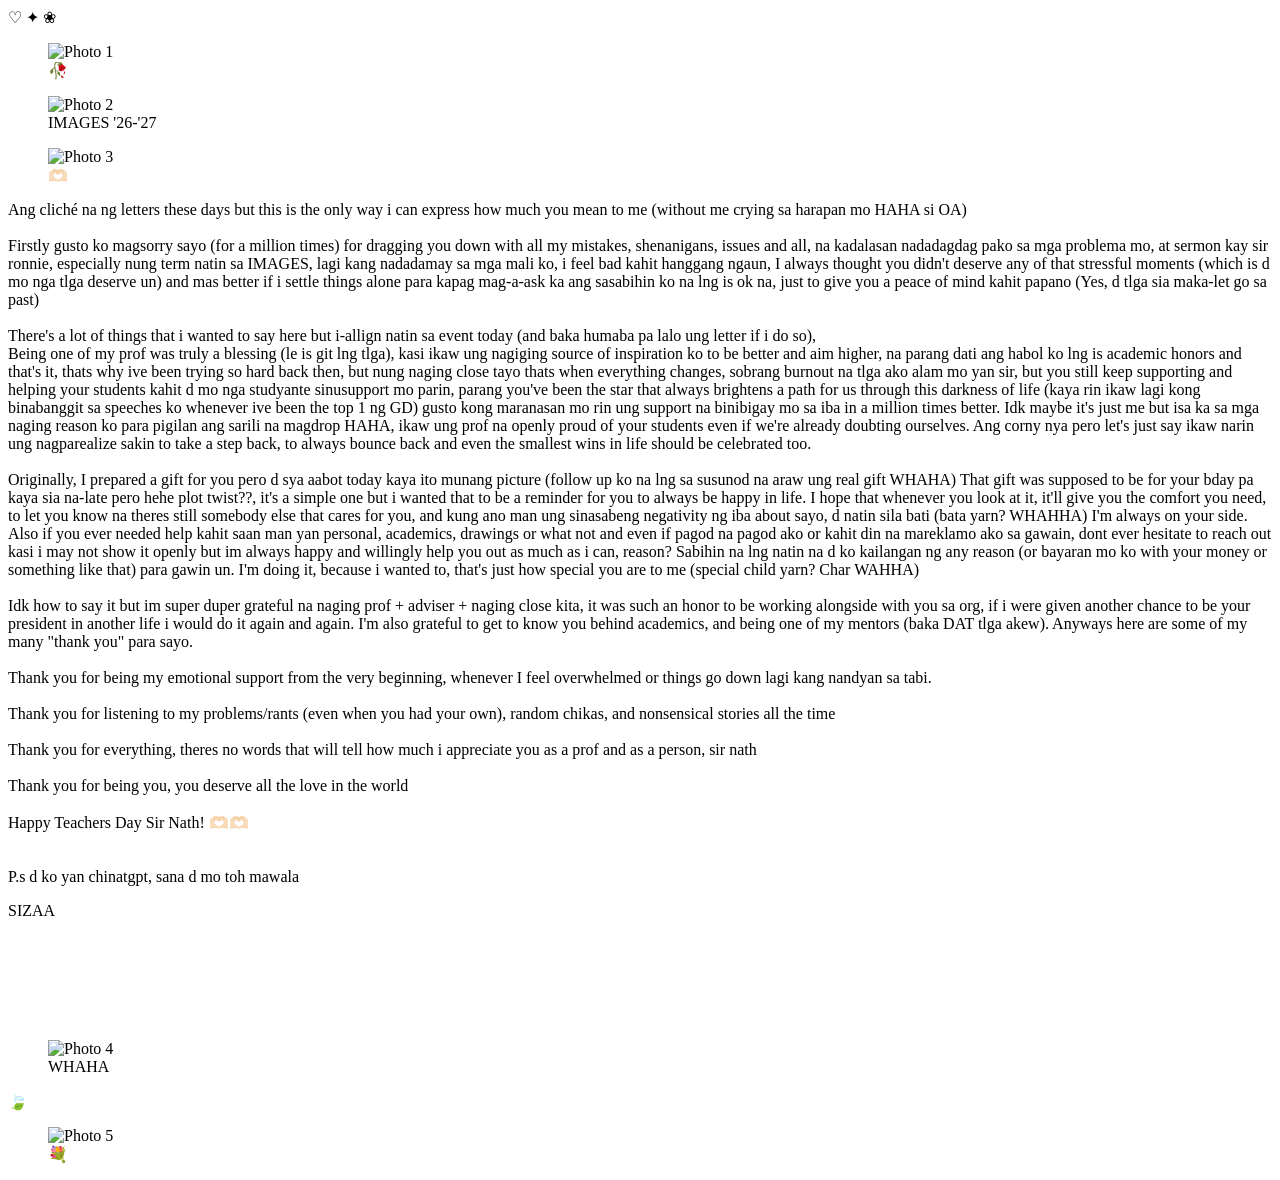
==== html/letter.html @ 70652206 "Add files via upload" ====
<!DOCTYPE html>
<html lang="en">
<head>
<meta charset="UTF-8">
<meta name="viewport" content="width=device-width, initial-scale=1">
<title>For Sir Nath</title>
<link rel="preconnect" href="https://fonts.googleapis.com">
<link rel="preconnect" href="https://fonts.gstatic.com" crossorigin>
<link href="https://fonts.googleapis.com/css2?family=Caveat:wght@500;700&family=Quicksand:wght@500;600&display=swap" rel="stylesheet">
<link rel="stylesheet" href="../../nath/styles/style.css">
</head>

<body class="page-letter">

<div class="floaters" aria-hidden="true">
  <span style="left:30%; top:8%;  animation-delay:0s">♡</span>
  <span style="left:66%; top:90%; animation-delay:1s">✦</span>
  <span style="left:70%; top:6%;  animation-delay:2s">❀</span>
</div>

<main class="stage">
  <div class="side left">
    <figure class="photo slide" style="--r:-4deg; --d:.3s">
      <span class="washi"></span>
      <img src="../../nath/assets/IMG1.JPG" alt="Photo 1" data-ph="PHOTO 1">
      <figcaption>🥀</figcaption>
    </figure>
    <figure class="photo slide" style="--r:3deg; --d:.4s">
      <span class="clip" aria-hidden="true"></span>
      <img src="../../nath/assets/IMG2.jpeg" alt="Photo 2" data-ph="PHOTO 2">
      <figcaption>IMAGES '26-'27</figcaption>
    </figure>
    <figure class="photo slide" style="--r:-2deg; --d:.5s">
      <span class="washi purple"></span>
      <img src="../../nath/assets/IMG3.jpeg" alt="Photo 3" data-ph="PHOTO 3">
      <figcaption>🫶🏻</figcaption>
    </figure>
  </div>

 
  <article class="notebook pop-in" id="letter">
    <span class="tape tape-l"></span>
    <span class="clip" style="right:40px; top:-14px; left:auto" aria-hidden="true"></span>

    <div class="message">
      <p>Ang cliché na ng letters these days but this is the only way i can express how much you mean to me (without me crying sa harapan mo HAHA si OA)<br> 
        <br>

Firstly gusto ko magsorry sayo (for a million times) for dragging you down with all my mistakes, shenanigans, issues and all, na kadalasan nadadagdag pako sa mga problema mo, at sermon kay sir ronnie, especially nung term natin sa IMAGES, lagi kang nadadamay sa mga mali ko, i feel bad kahit hanggang ngaun, I always thought you didn't deserve any of that stressful moments (which is d mo nga tlga deserve un) and mas better if i settle things alone para kapag mag-a-ask ka ang sasabihin ko na lng is ok na, just to give you a peace of mind kahit papano (Yes, d tlga sia maka-let go sa past)<br>
<br>
There's a lot of things that i wanted to say here but i-allign natin sa event today (and baka humaba pa lalo ung letter if i do so),
<br>
Being one of my prof was truly a blessing (le is git lng tlga), kasi ikaw ung nagiging source of inspiration ko to be better and aim higher, na parang dati ang habol ko lng is academic honors and that's it, thats why ive been trying so hard back then, but nung naging close tayo thats when everything changes, sobrang burnout na tlga ako alam mo yan sir, but you still keep supporting and helping your students kahit d mo nga studyante sinusupport mo parin, parang you've been the star that always brightens a path for us through this darkness of life (kaya rin ikaw lagi kong binabanggit sa speeches ko whenever ive been the top 1 ng GD) gusto kong maranasan mo rin ung support na binibigay mo sa iba in a million times better. Idk maybe it's just me but isa ka sa mga naging reason ko para pigilan ang sarili na magdrop HAHA, ikaw ung prof na openly proud of your students even if we're already doubting ourselves. Ang corny nya pero let's just say ikaw narin ung nagparealize sakin to take a step back, to always bounce back and even the smallest wins in life should be celebrated too.<br>
<br>
Originally, I prepared a gift for you pero d sya aabot today kaya ito munang picture (follow up ko na lng sa susunod na araw ung real gift WHAHA) That gift was supposed to be for your bday pa kaya sia na-late pero hehe plot twist??, it's a simple one but i wanted that to be a reminder for you to always be happy in life. I hope that whenever you look at it, it'll give you the comfort you need, to let you know na theres still somebody else that cares for you, and kung ano man ung sinasabeng negativity ng iba about sayo, d natin sila bati (bata yarn? WHAHHA) I'm always on your side. Also if you ever needed help kahit saan man yan personal, academics, drawings or what not and even if pagod na pagod ako or kahit din na mareklamo ako sa gawain, dont ever hesitate to reach out kasi i may not show it openly but im always happy and willingly help you out as much as i can, reason? Sabihin na lng natin na d ko kailangan ng any reason (or bayaran mo ko with your money or something like that) para gawin un. I'm doing it, because i wanted to, that's just how special you are to me (special child yarn? Char WAHHA)<br> 
<br>
Idk how to say it but im super duper grateful na naging prof + adviser + naging close kita, it was such an honor to be working alongside with you sa org, if i were given another chance to be your president in another life i would do it again and again. I'm also grateful to get to know you behind academics, and being one of my mentors (baka DAT tlga akew). Anyways here are some of my many "thank you" para sayo.<br>
<br>
Thank you for being my emotional support from the very beginning, whenever I feel overwhelmed or things go down lagi kang nandyan sa tabi.<br>
<br>
Thank you for listening to my problems/rants (even when you had your own), random chikas, and nonsensical stories all the time<br> 
<br>
Thank you for everything, theres no words that will tell how much i appreciate you as a prof and as a person, sir nath<br>
<br>
Thank you for being you, you deserve all the love in the world <br>
<br>
Happy Teachers Day Sir Nath! 🫶🏻🫶🏻<br>
        
        <br>



<br>P.s d ko yan chinatgpt, sana d mo toh mawala
        <br>
        <p class="signoff">SIZAA</p>
      </p>
    </div>
    <br>
    <p class="signoff"><br>
     
      <br><strong></strong>
      <br>
    </p>
  </article>

  <div class="side right">
    <figure class="photo slide" style="--r:3deg; --d:.6s">
      <span class="washi"></span>
      <img src="../../nath/assets/IMG4.jpeg" alt="Photo 4" data-ph="PHOTO 4">
      <figcaption>WHAHA</figcaption>
    </figure>
    <span class="sticker pop sm deco" style="--d:1.1s" aria-hidden="true">🍃</span>
    <figure class="photo slide" style="--r:-3deg; --d:.7s">
      <span class="washi purple"></span>
      <img src="../../nath/assets/IMG5.jpeg" alt="Photo 5" data-ph="PHOTO 5">
      <figcaption>💐</figcaption>
    </figure>
  </div>

</main>

<script src="../../nath/scripts/script.js"></script>
</body>
</html>
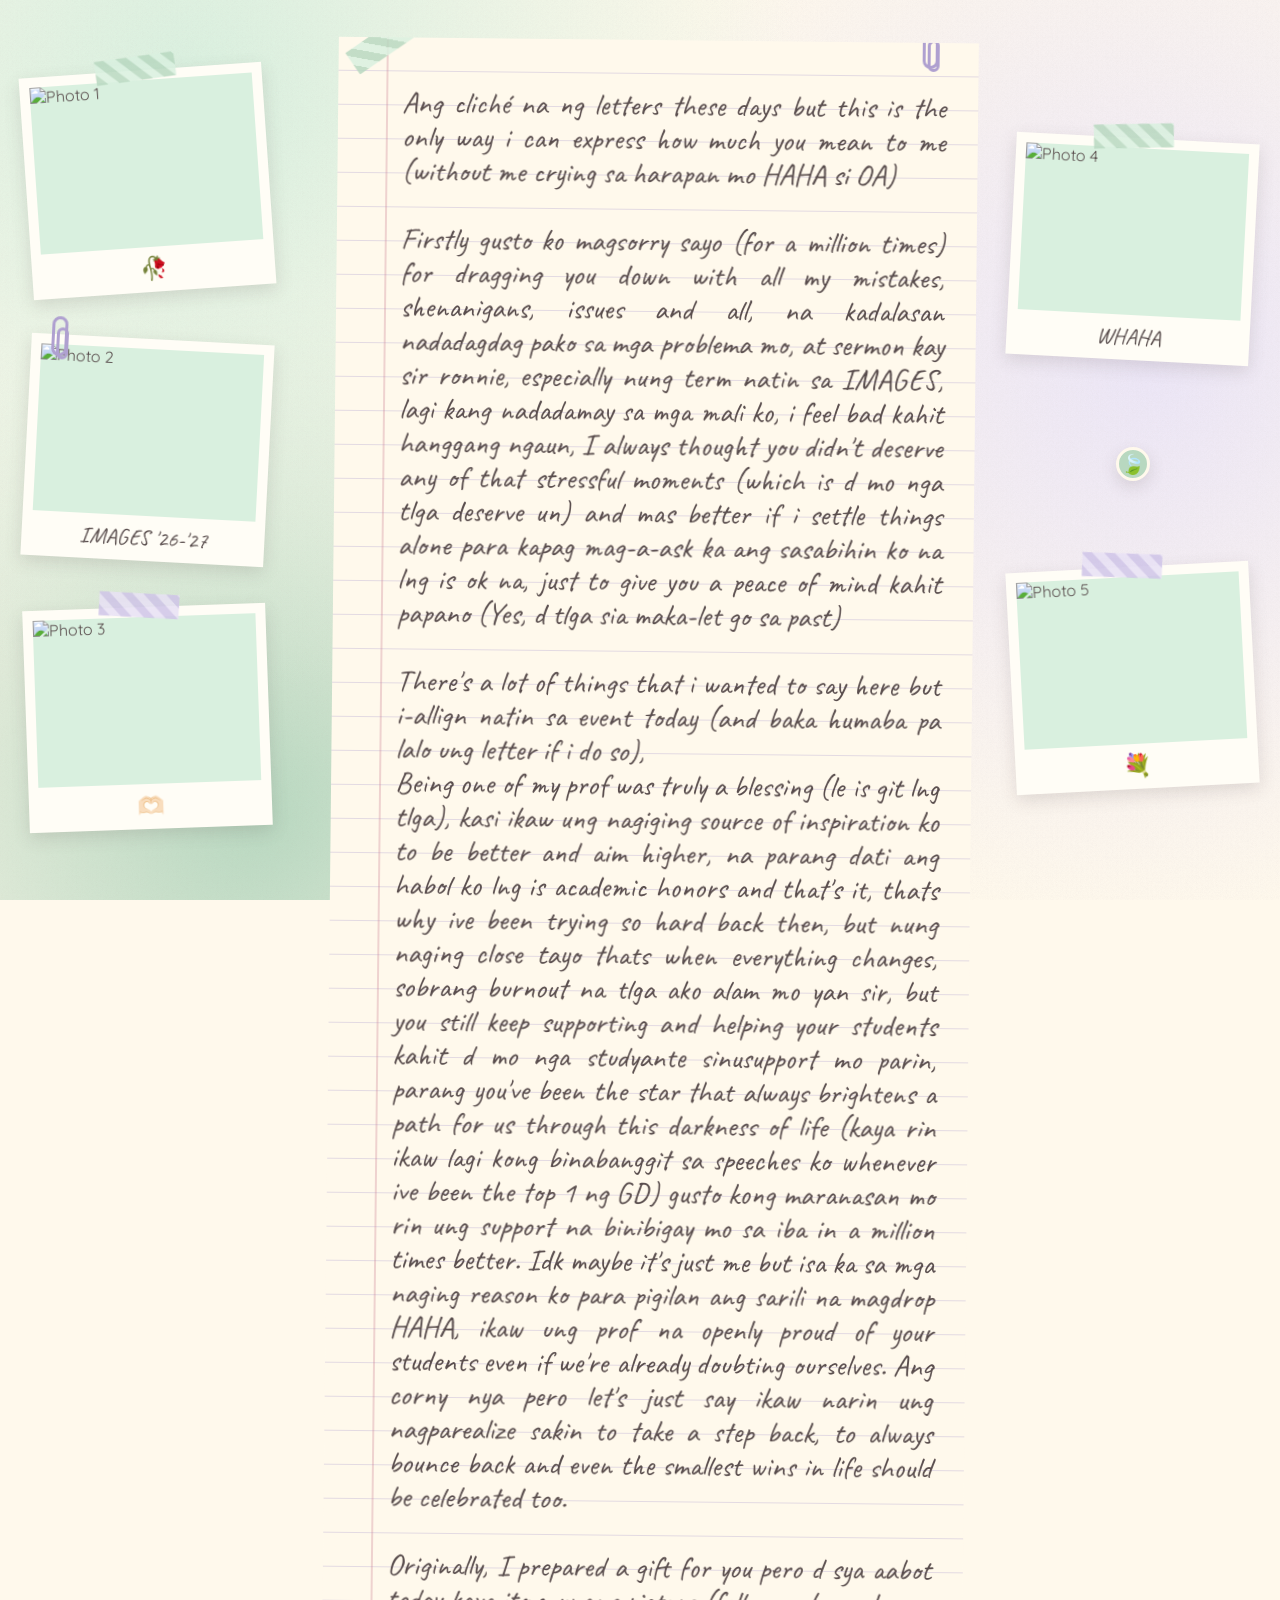
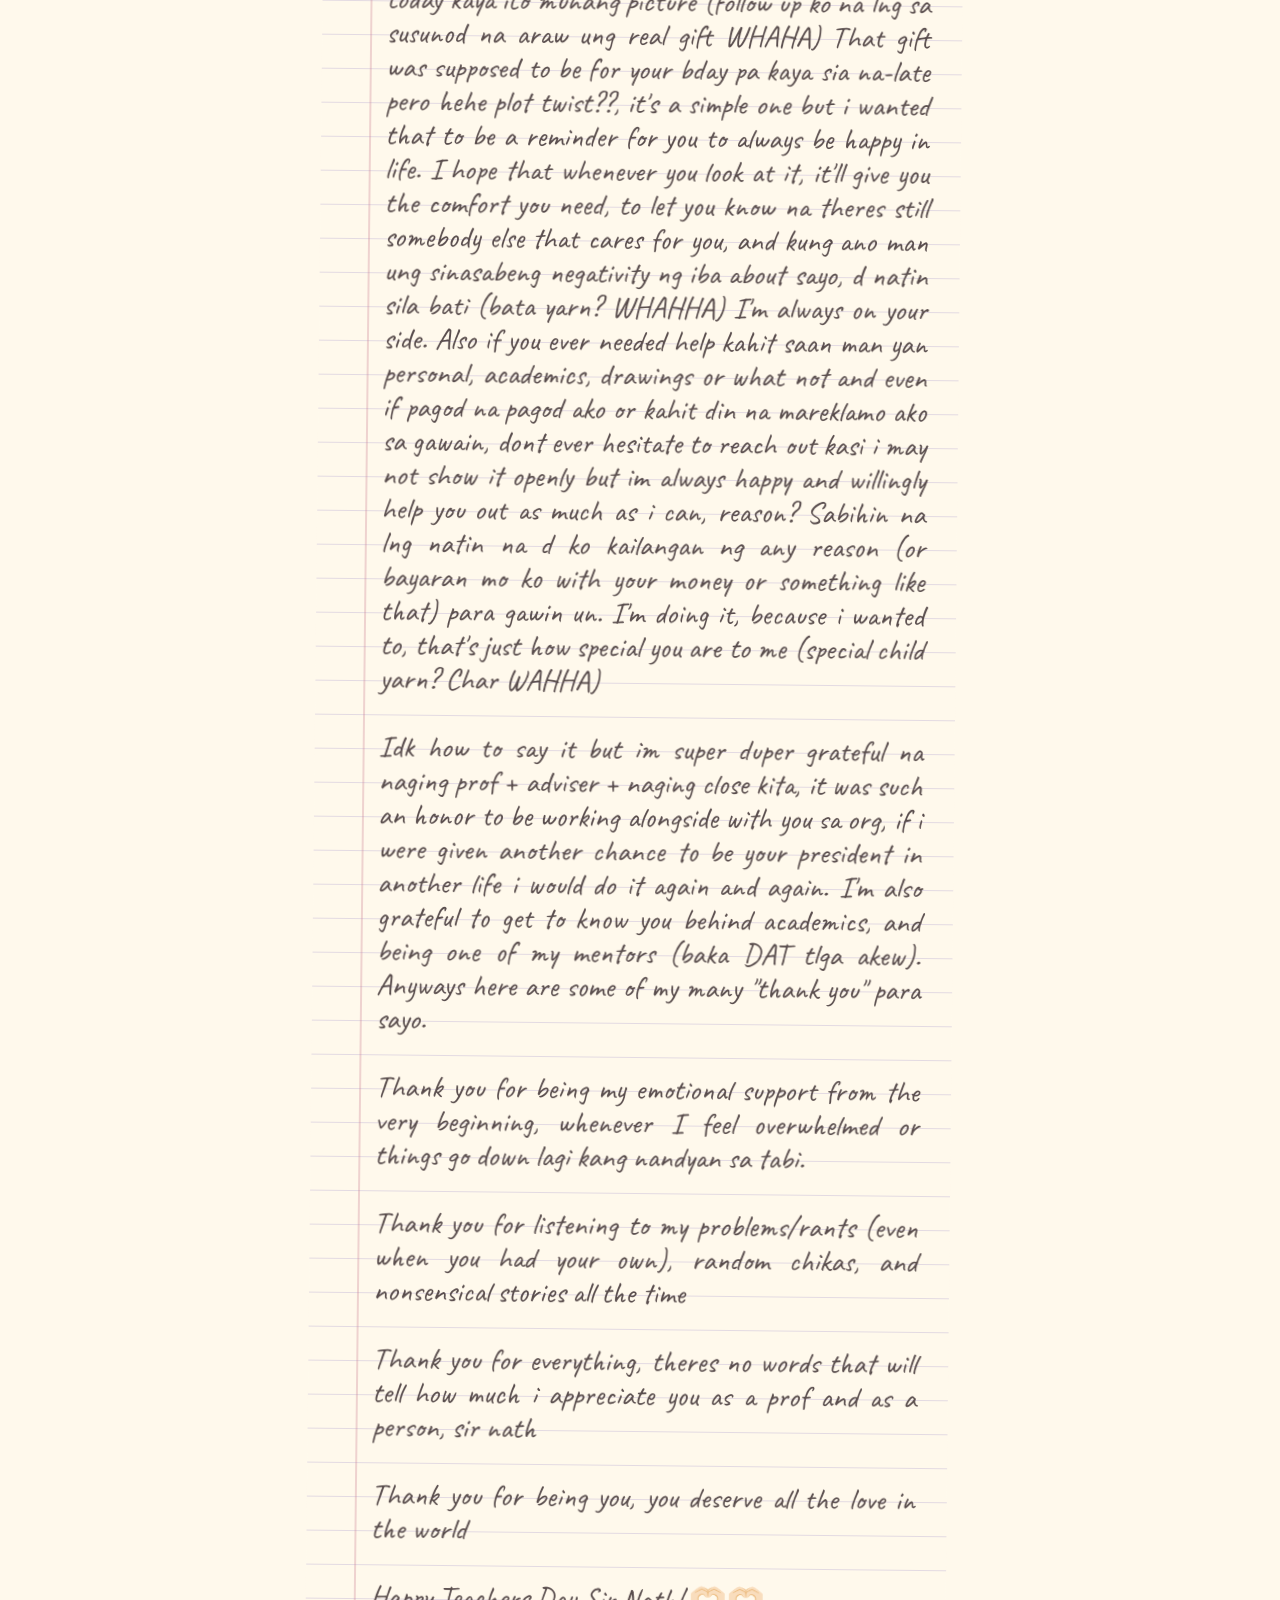
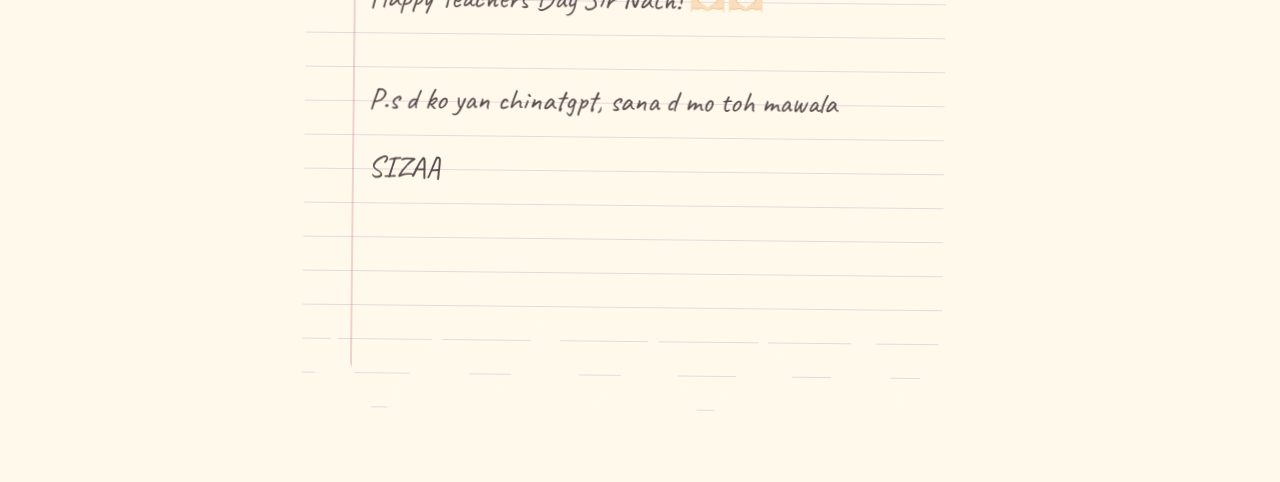
==== commit afa088af: "Update letter.html" ====
--- a/html/letter.html
+++ b/html/letter.html
@@ -7,7 +7,7 @@
 <link rel="preconnect" href="https://fonts.googleapis.com">
 <link rel="preconnect" href="https://fonts.gstatic.com" crossorigin>
 <link href="https://fonts.googleapis.com/css2?family=Caveat:wght@500;700&family=Quicksand:wght@500;600&display=swap" rel="stylesheet">
-<link rel="stylesheet" href="../../nath/styles/style.css">
+<link rel="stylesheet" href="../../styles/style.css">
 </head>
 
 <body class="page-letter">
@@ -101,4 +101,4 @@
 
 <script src="../../nath/scripts/script.js"></script>
 </body>
-</html>+</html>
--- a/styles/style.css
+++ b/styles/style.css
@@ -0,0 +1,151 @@
+:root {
+  --sage: #B8D8C0;
+  --mint: #D9F0DF;
+  --lavender: #CFC4E8;
+  --purple: #AFA0D0;
+  --cream: #FFF9EC;
+  --brown: #594D4D;
+  --line: rgba(175, 160, 208, .35);      
+  --shadow: 0 6px 16px rgba(89, 77, 77, .16);
+}
+
+* { box-sizing: border-box; margin: 0; padding: 0; }
+html { scroll-behavior: smooth; }
+body {
+  font-family: 'Quicksand', sans-serif;
+  color: var(--brown);
+  overflow-x: hidden;                      
+  background:
+    url("data:image/svg+xml,%3Csvg xmlns='http://www.w3.org/2000/svg' width='160' height='160'%3E%3Cfilter id='n'%3E%3CfeTurbulence baseFrequency='.8' numOctaves='2'/%3E%3CfeColorMatrix values='0 0 0 0 .35 0 0 0 0 .3 0 0 0 0 .3 0 0 0 .07 0'/%3E%3C/filter%3E%3Crect width='160' height='160' filter='url(%23n)'/%3E%3C/svg%3E"),
+    radial-gradient(circle at 15% 10%, var(--mint) 0, transparent 45%),
+    radial-gradient(circle at 90% 40%, #ECE6F7 0, transparent 45%),
+    radial-gradient(circle at 20% 90%, var(--sage) 0, transparent 40%),
+    var(--cream);
+  background-attachment: fixed;
+}
+.hand { font-family: 'Caveat', cursive; font-weight: 700; }
+
+.paper, .notebook { position: relative; background: var(--cream); box-shadow: var(--shadow); }
+.tape, .washi {
+  position: absolute; width: 90px; height: 26px; z-index: 3; opacity: .85;
+  background: repeating-linear-gradient(45deg, var(--sage) 0 8px, var(--mint) 8px 16px);
+}
+.tape-l { top: -12px; left: -22px; transform: rotate(-35deg); }
+.tape-r { top: -12px; right: -22px; transform: rotate(35deg);
+  background: repeating-linear-gradient(45deg, var(--lavender) 0 8px, #E8E1F5 8px 16px); }
+.washi { top: -14px; left: 50%; margin-left: -45px; transform: rotate(-4deg); width: 80px; height: 24px; }
+.washi.purple { background: repeating-linear-gradient(45deg, var(--lavender) 0 8px, #E8E1F5 8px 16px); transform: rotate(5deg); }
+.clip { position: absolute; top: -18px; left: 20px; width: 16px; height: 40px; z-index: 4;
+  border: 3px solid var(--purple); border-radius: 10px; }
+.clip::after { content: ""; position: absolute; left: 2px; top: 8px; width: 6px; height: 26px;
+  border: 3px solid var(--purple); border-radius: 6px; }
+.sticker { position: absolute; z-index: 5; font-size: 2rem; width: 44px; height: 44px; display: grid; place-items: center;
+  background: var(--lavender); color: var(--cream); border-radius: 50%; box-shadow: var(--shadow); border: 3px solid var(--cream); }
+.sticker.sm { width: 34px; height: 34px; font-size: 1.2rem; background: var(--sage); }
+
+
+.hero { min-height: 100dvh; display: grid; place-items: center; padding: 1.5rem 1.2rem; }
+.cover {
+  width: min(560px, 100%); text-align: center; padding: 3.2rem 1.5rem 2.6rem; transform: rotate(-1.5deg);
+  transition: transform .6s ease;
+  background:
+    linear-gradient(var(--line) 1px, transparent 1px) 0 0 / 100% 28px,
+    linear-gradient(90deg, var(--line) 1px, transparent 1px) 0 0 / 28px 100%,
+    var(--cream);
+}
+.cover.opening { transform: rotate(0) scale(1.04) translateY(-8px); }
+.cover h1 { font-family: 'Caveat', cursive; font-size: clamp(3rem, 12vw, 5.5rem); line-height: 1; color: var(--purple); }
+.cover-photo { position: relative; width: min(180px, 78%); margin: .4rem auto 0; padding: 10px 10px 34px;
+  background: #fffdf6; box-shadow: var(--shadow); transform: rotate(2deg); }
+.cover-photo img { display: block; width: 100%; max-height: 25vh; object-fit: contain; background: var(--mint); }
+.sub { font-family: 'Caveat', cursive; font-size: 1.8rem; margin-top: .6rem; }
+
+.doodle { color: var(--sage); font-size: 1.4rem; margin: 1.2rem 0; }
+.btn {
+  display: inline-flex; align-items: center; text-decoration: none;
+  font-family: 'Caveat', cursive; font-weight: 700; font-size: 1.5rem; color: var(--brown);
+  background: var(--sage); border: 2px dashed var(--brown); border-radius: 30px;
+  padding: .55rem 1.8rem; min-height: 48px; cursor: pointer; transition: transform .2s, background .2s;
+}
+.btn:hover { background: var(--lavender); transform: rotate(-2deg) scale(1.05); }
+
+
+.photo {
+  position: relative; background: #fffdf6; padding: 10px 10px 0; box-shadow: var(--shadow);
+  transform: rotate(var(--r, 0deg)); transition: transform .3s, box-shadow .3s;
+}
+.photo img { display: block; width: 100%; aspect-ratio: 4/3; object-fit: cover; background: var(--mint); }
+.photo figcaption { font-family: 'Caveat', cursive; font-size: 1.4rem; text-align: center; padding: .4rem 0 .6rem; }
+.photo:hover { transform: scale(1.05) rotate(0deg); box-shadow: 0 14px 28px rgba(89, 77, 77, .28); z-index: 20; }
+
+.notebook {
+  width: min(640px, 100%); margin: 0 auto; padding: 3rem 2rem 4rem 4rem;
+  background:
+    linear-gradient(90deg, transparent 3rem, rgba(200, 120, 140, .3) 3rem 3.1rem, transparent 3.1rem),
+    repeating-linear-gradient(transparent 0 33px, var(--line) 33px 34px),
+    var(--cream);
+  
+  clip-path: polygon(0 0, 100% 0, 100% 97%, 94% 99%, 88% 96.5%, 80% 99%, 72% 97%, 63% 99.5%, 55% 97%,
+    46% 99%, 38% 96.5%, 30% 99%, 21% 97%, 12% 99.5%, 5% 97%, 0 99%);
+  transform: rotate(.6deg);
+}
+.notebook .tape-l { left: 6px; }
+.greeting, .signoff, .message { font-family: 'Caveat', cursive; font-size: clamp(1.5rem, 4.5vw, 1.9rem); line-height: 34px; }
+.greeting { font-weight: 700; color: var(--purple); }
+.message p { margin-bottom: 34px; text-align: justify}
+.signoff { margin-top: 34px; text-align: right; }
+.signoff strong { color: var(--purple); font-size: 1.15em; }
+
+
+.pop-in { animation: fadeIn 1s ease both; }
+.slide { animation: slideUp .8s ease both; animation-delay: var(--d, 0s); }
+.pop { animation: pop .5s cubic-bezier(.3, 1.6, .5, 1) both; animation-delay: var(--d, 0s); }
+@keyframes fadeIn { from { opacity: 0; } }
+@keyframes slideUp { from { opacity: 0; translate: 0 30px; } }
+@keyframes pop { from { scale: 0; } }
+@keyframes bob { 50% { transform: translateY(-14px) rotate(8deg); } }
+@keyframes beat { 50% { transform: scale(1.25); } }
+@keyframes burst { to { opacity: 0; transform: translate(var(--dx), -60px) scale(.4) rotate(40deg); } }
+
+.floaters span { position: fixed; z-index: 1; font-size: 1.6rem; color: var(--purple); opacity: .5;
+  animation: bob 5s ease-in-out infinite; pointer-events: none; }
+.floaters span:nth-child(odd) { color: var(--sage); }
+
+
+.reveal { opacity: 0; translate: 0 28px; transition: opacity .9s ease, translate .9s ease; }
+.reveal.visible { opacity: 1; translate: 0 0; }
+
+/* Click particles */
+.particle { position: fixed; z-index: 100; pointer-events: none; font-size: 1.2rem; color: var(--purple);
+  animation: burst .9s ease-out forwards; }
+
+.stage { position: relative; min-height: 100dvh; display: grid; place-items: center; padding: 2.5rem 1.25rem; }
+.stage .notebook { position: relative; z-index: 2; }
+.side { position: fixed; top: 0; bottom: 0; z-index: 1; display: flex; flex-direction: column;
+  justify-content: space-evenly; align-items: center; padding: 1.5rem 0; }
+.side.left  { left: 2vw; }
+.side.right { right: 2vw; }
+.side .photo { width: min(19vw, calc((28vh - 50px) * 1.33)); }
+.side.right .photo:first-child { margin-top: 3vh; }
+.deco { position: relative; }
+
+@media (max-width: 760px) {
+  .stage { padding: 1.5rem 0; }
+  .stage .notebook { width: 72vw; padding: 2.2rem 1rem 3rem 2.6rem; }
+  .notebook { background-image:
+    linear-gradient(90deg, transparent 2rem, rgba(200, 120, 140, .3) 2rem 2.1rem, transparent 2.1rem),
+    repeating-linear-gradient(transparent 0 33px, var(--line) 33px 34px); }
+  .side { padding: 1rem 0; }
+  .side.left { left: 1vw; } .side.right { right: 1vw; }
+  .side .photo { width: 20vw; padding: 5px 5px 0; }
+  .side .photo figcaption { font-size: .85rem; padding: .1rem 0 .25rem; }
+  .washi, .clip { transform: scale(.6); }
+  .deco { display: none; }
+  .floaters span:nth-child(n+4) { display: none; }
+}
+
+@media (prefers-reduced-motion: reduce) {
+  *, *::before, *::after { animation: none !important; transition: none !important; }
+  .reveal { opacity: 1; translate: 0 0; }
+  html { scroll-behavior: auto; }
+}
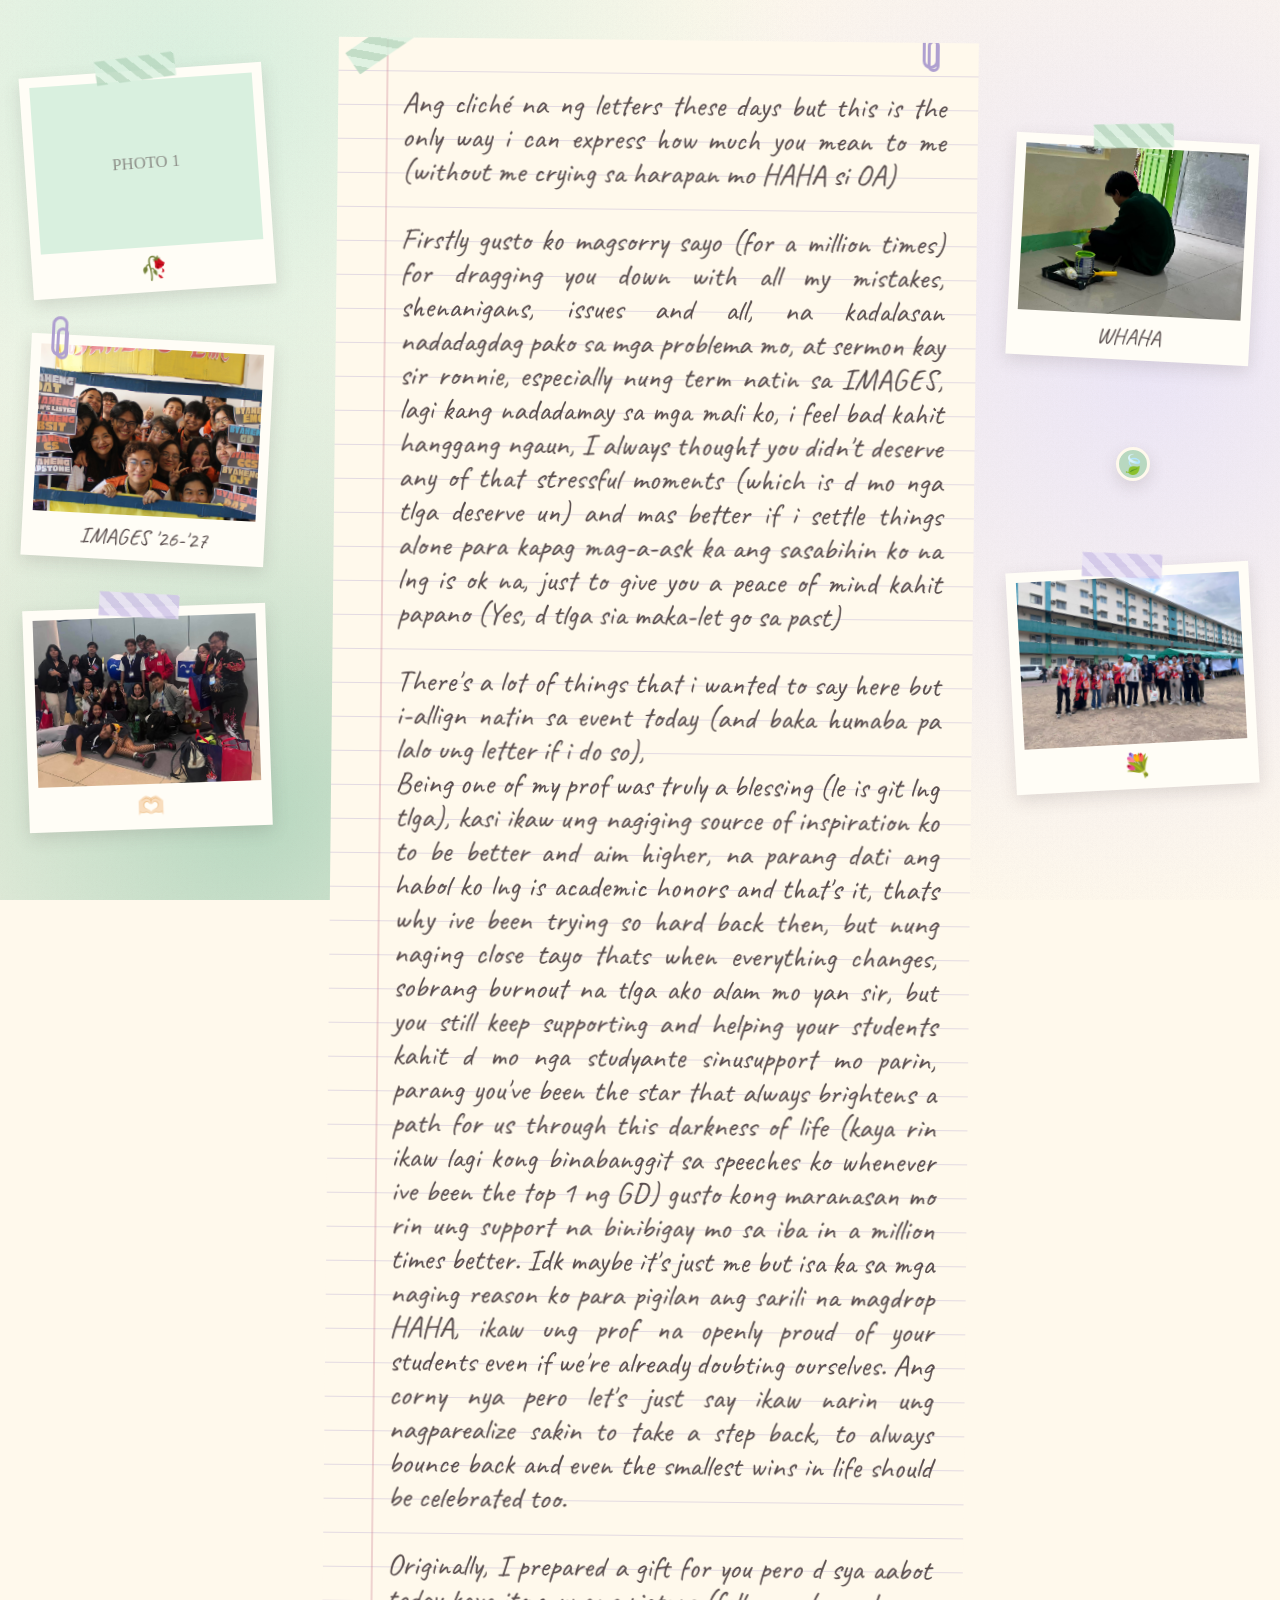
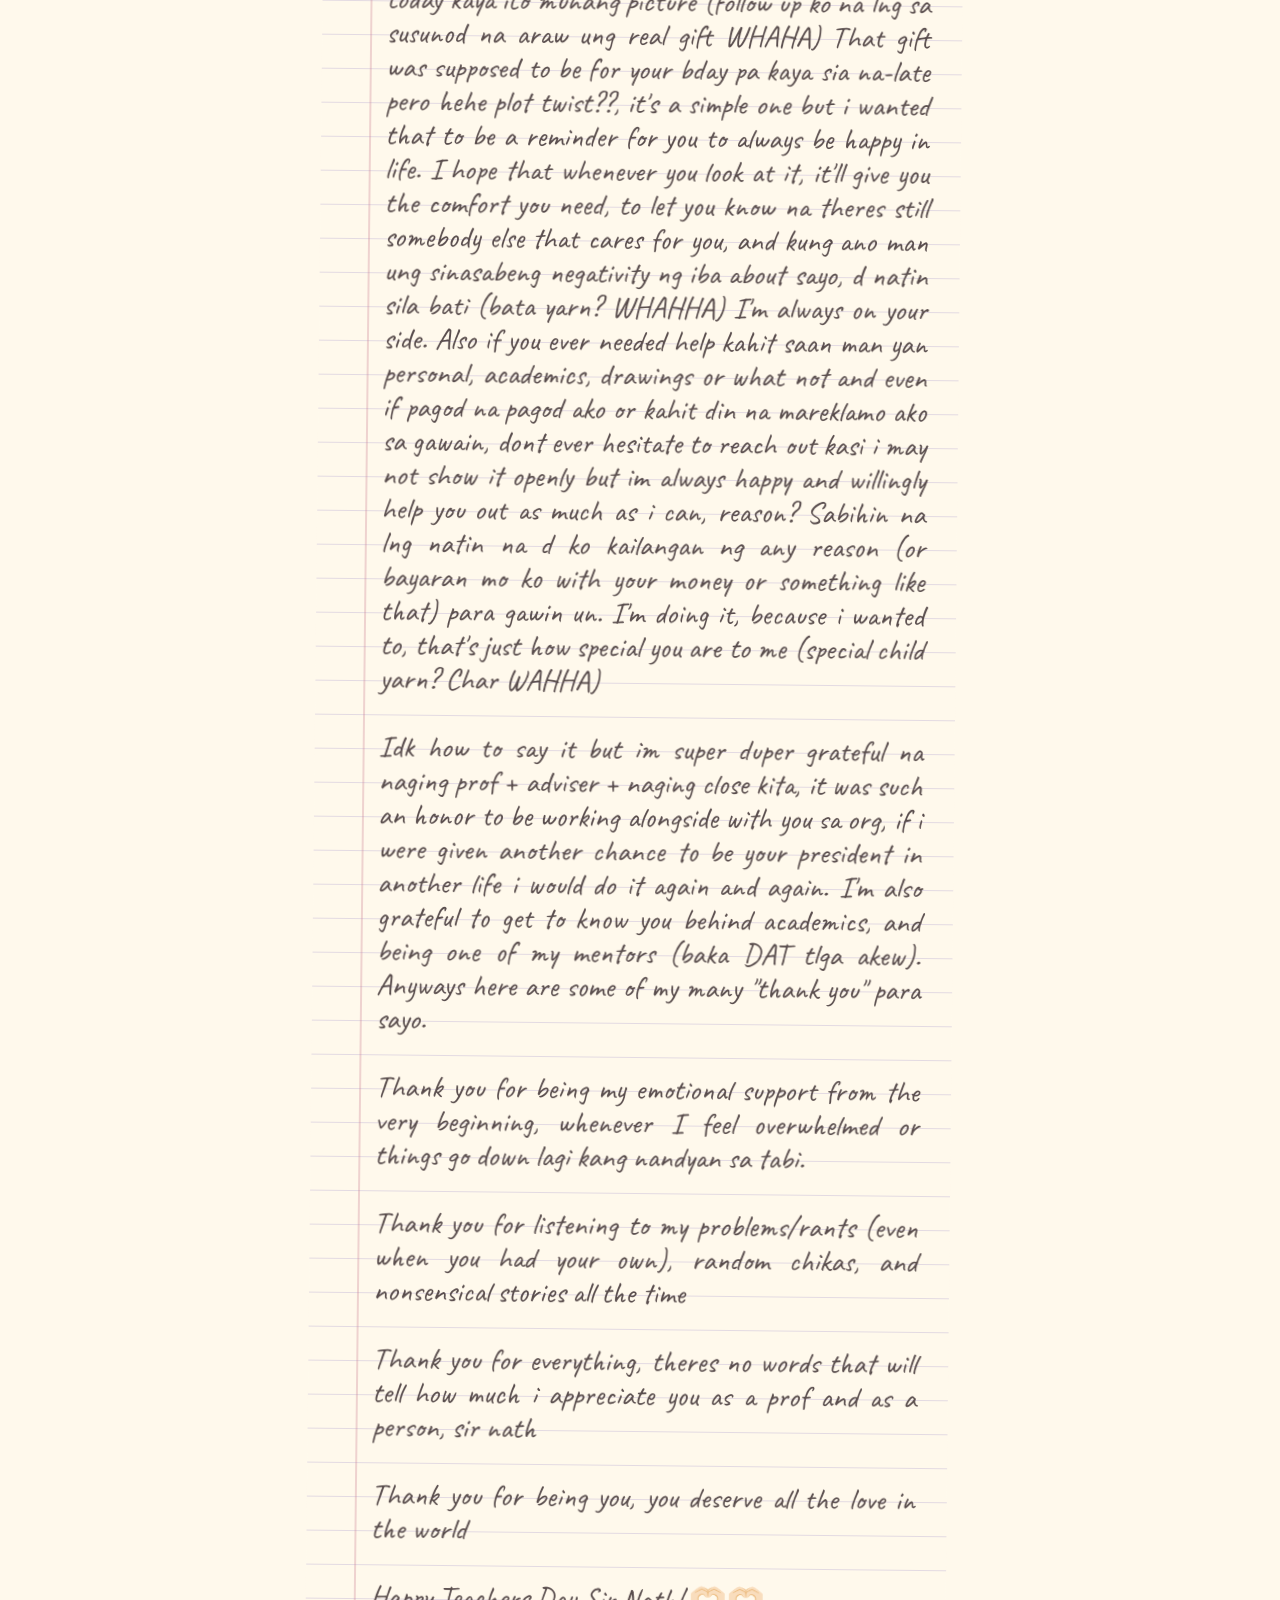
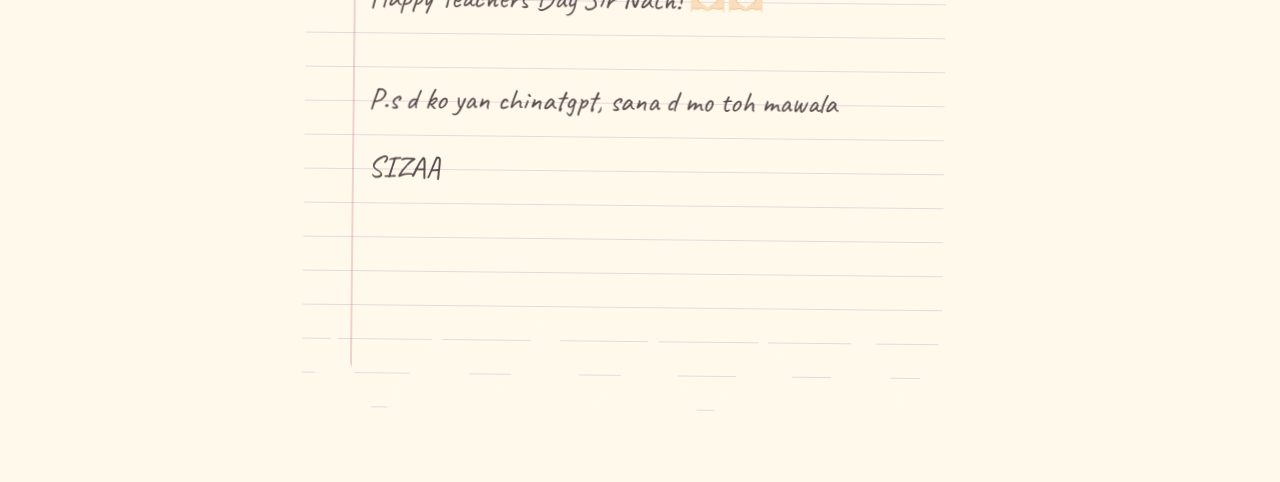
==== commit 6ab1b822: "Update letter.html" ====
--- a/html/letter.html
+++ b/html/letter.html
@@ -7,7 +7,7 @@
 <link rel="preconnect" href="https://fonts.googleapis.com">
 <link rel="preconnect" href="https://fonts.gstatic.com" crossorigin>
 <link href="https://fonts.googleapis.com/css2?family=Caveat:wght@500;700&family=Quicksand:wght@500;600&display=swap" rel="stylesheet">
-<link rel="stylesheet" href="../../styles/style.css">
+<link rel="stylesheet" href="../styles/style.css">
 </head>
 
 <body class="page-letter">
@@ -27,12 +27,12 @@
     </figure>
     <figure class="photo slide" style="--r:3deg; --d:.4s">
       <span class="clip" aria-hidden="true"></span>
-      <img src="../../nath/assets/IMG2.jpeg" alt="Photo 2" data-ph="PHOTO 2">
+      <img src="../assets/IMG2.jpeg" alt="Photo 2" data-ph="PHOTO 2">
       <figcaption>IMAGES '26-'27</figcaption>
     </figure>
     <figure class="photo slide" style="--r:-2deg; --d:.5s">
       <span class="washi purple"></span>
-      <img src="../../nath/assets/IMG3.jpeg" alt="Photo 3" data-ph="PHOTO 3">
+      <img src="../assets/IMG3.jpeg" alt="Photo 3" data-ph="PHOTO 3">
       <figcaption>🫶🏻</figcaption>
     </figure>
   </div>
@@ -86,19 +86,19 @@
   <div class="side right">
     <figure class="photo slide" style="--r:3deg; --d:.6s">
       <span class="washi"></span>
-      <img src="../../nath/assets/IMG4.jpeg" alt="Photo 4" data-ph="PHOTO 4">
+      <img src="../assets/IMG4.jpeg" alt="Photo 4" data-ph="PHOTO 4">
       <figcaption>WHAHA</figcaption>
     </figure>
     <span class="sticker pop sm deco" style="--d:1.1s" aria-hidden="true">🍃</span>
     <figure class="photo slide" style="--r:-3deg; --d:.7s">
       <span class="washi purple"></span>
-      <img src="../../nath/assets/IMG5.jpeg" alt="Photo 5" data-ph="PHOTO 5">
+      <img src="../assets/IMG5.jpeg" alt="Photo 5" data-ph="PHOTO 5">
       <figcaption>💐</figcaption>
     </figure>
   </div>
 
 </main>
 
-<script src="../../nath/scripts/script.js"></script>
+<script src="../scripts/script.js"></script>
 </body>
 </html>
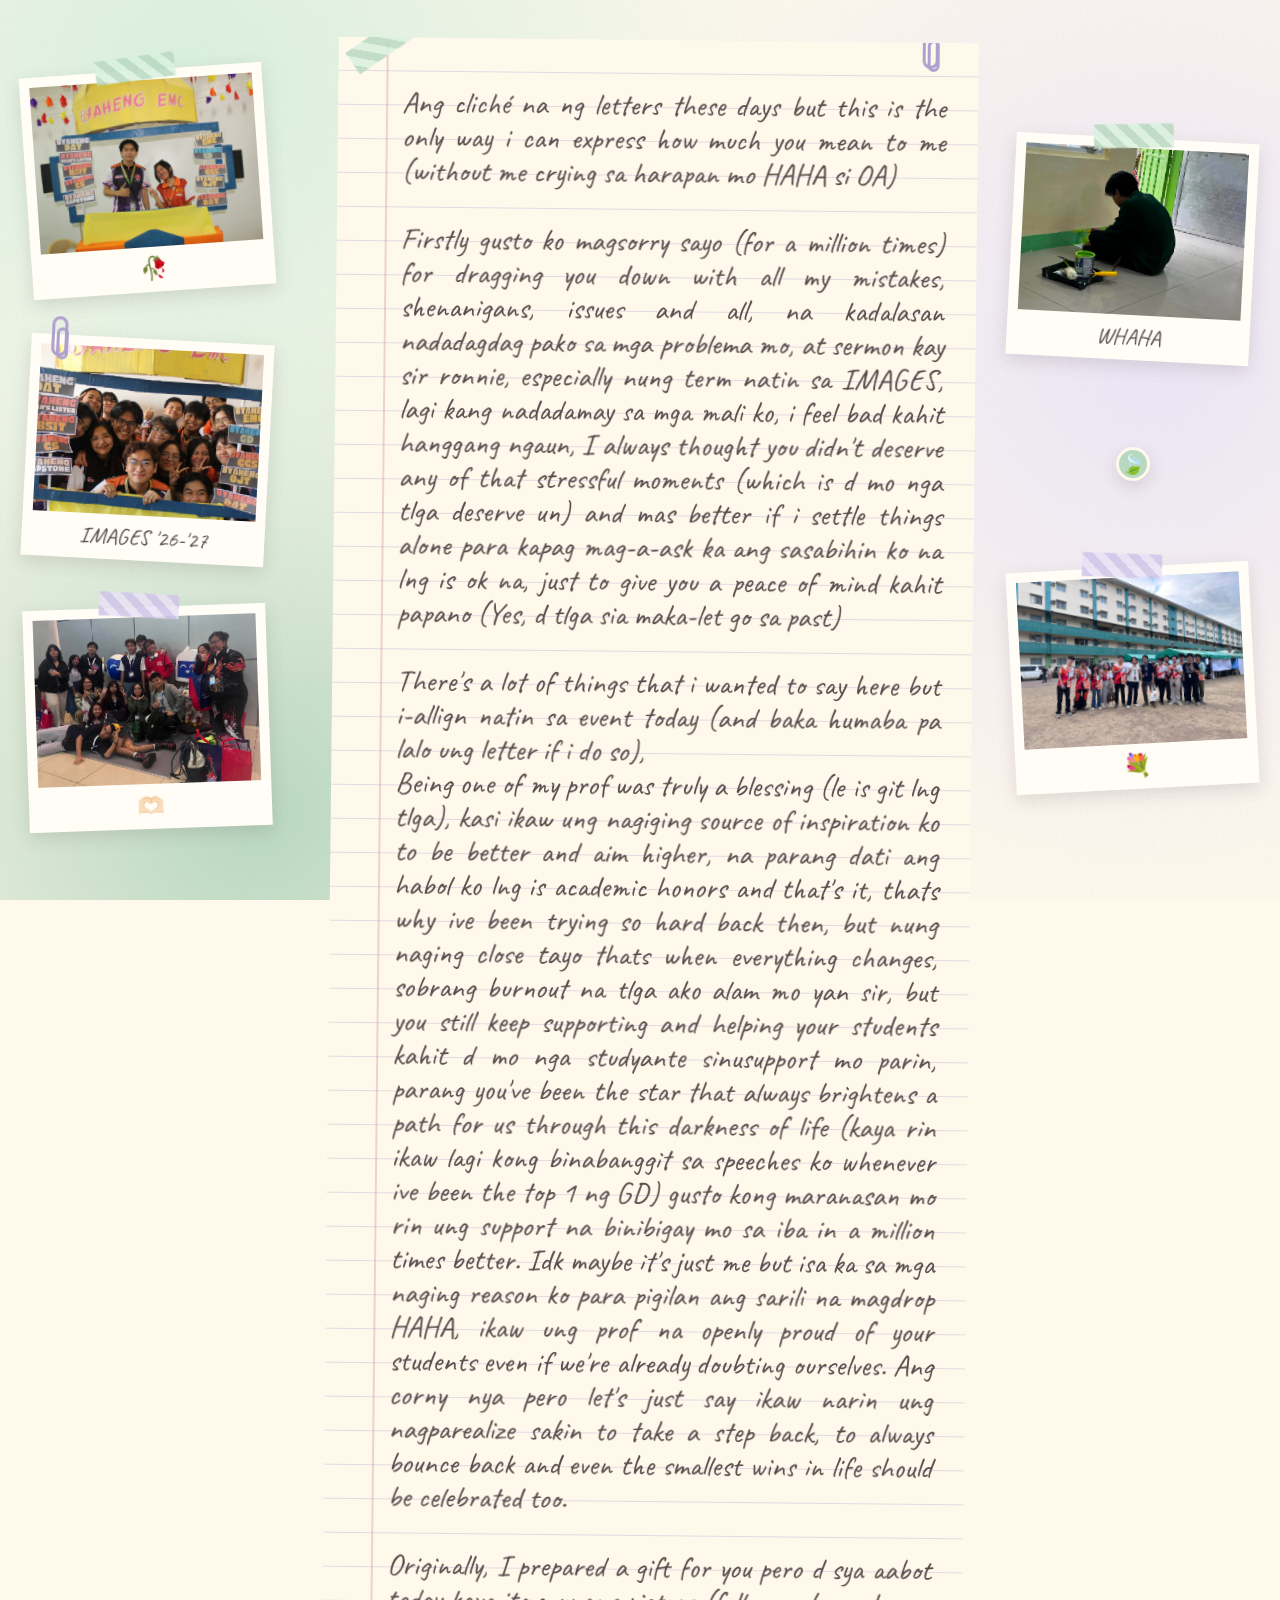
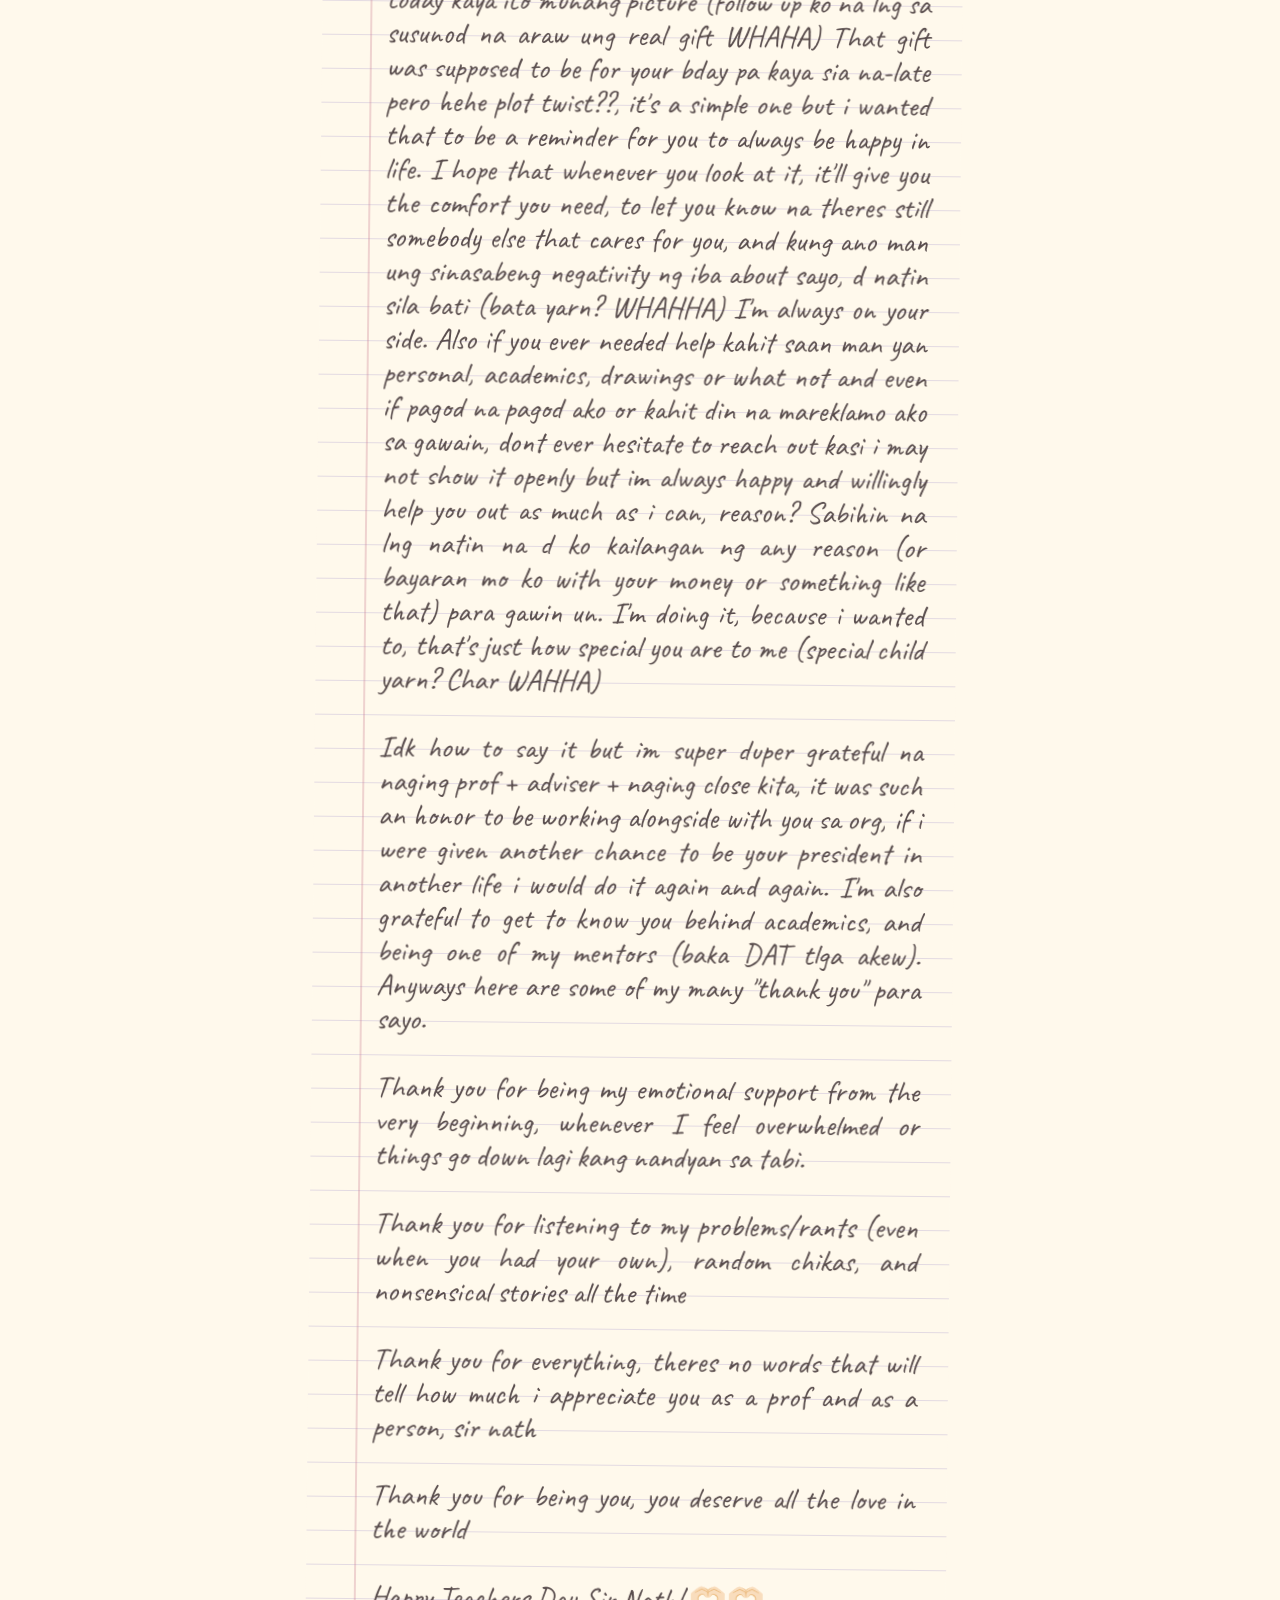
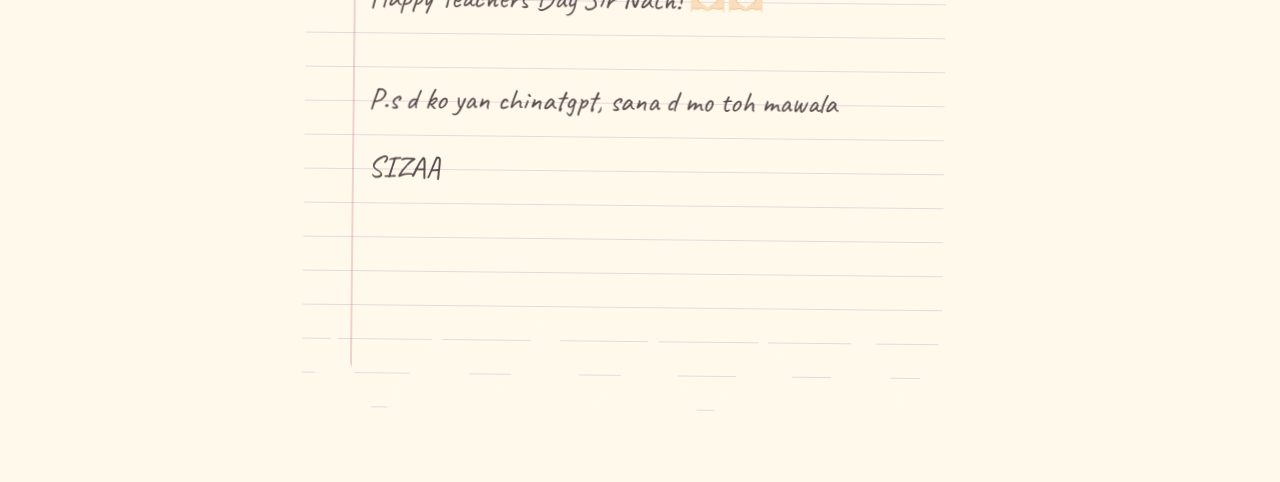
==== commit 0f80e9eb: "Update letter.html" ====
--- a/html/letter.html
+++ b/html/letter.html
@@ -22,7 +22,7 @@
   <div class="side left">
     <figure class="photo slide" style="--r:-4deg; --d:.3s">
       <span class="washi"></span>
-      <img src="../../nath/assets/IMG1.JPG" alt="Photo 1" data-ph="PHOTO 1">
+      <img src="../assets/IMG1.JPG" alt="Photo 1" data-ph="PHOTO 1">
       <figcaption>🥀</figcaption>
     </figure>
     <figure class="photo slide" style="--r:3deg; --d:.4s">
